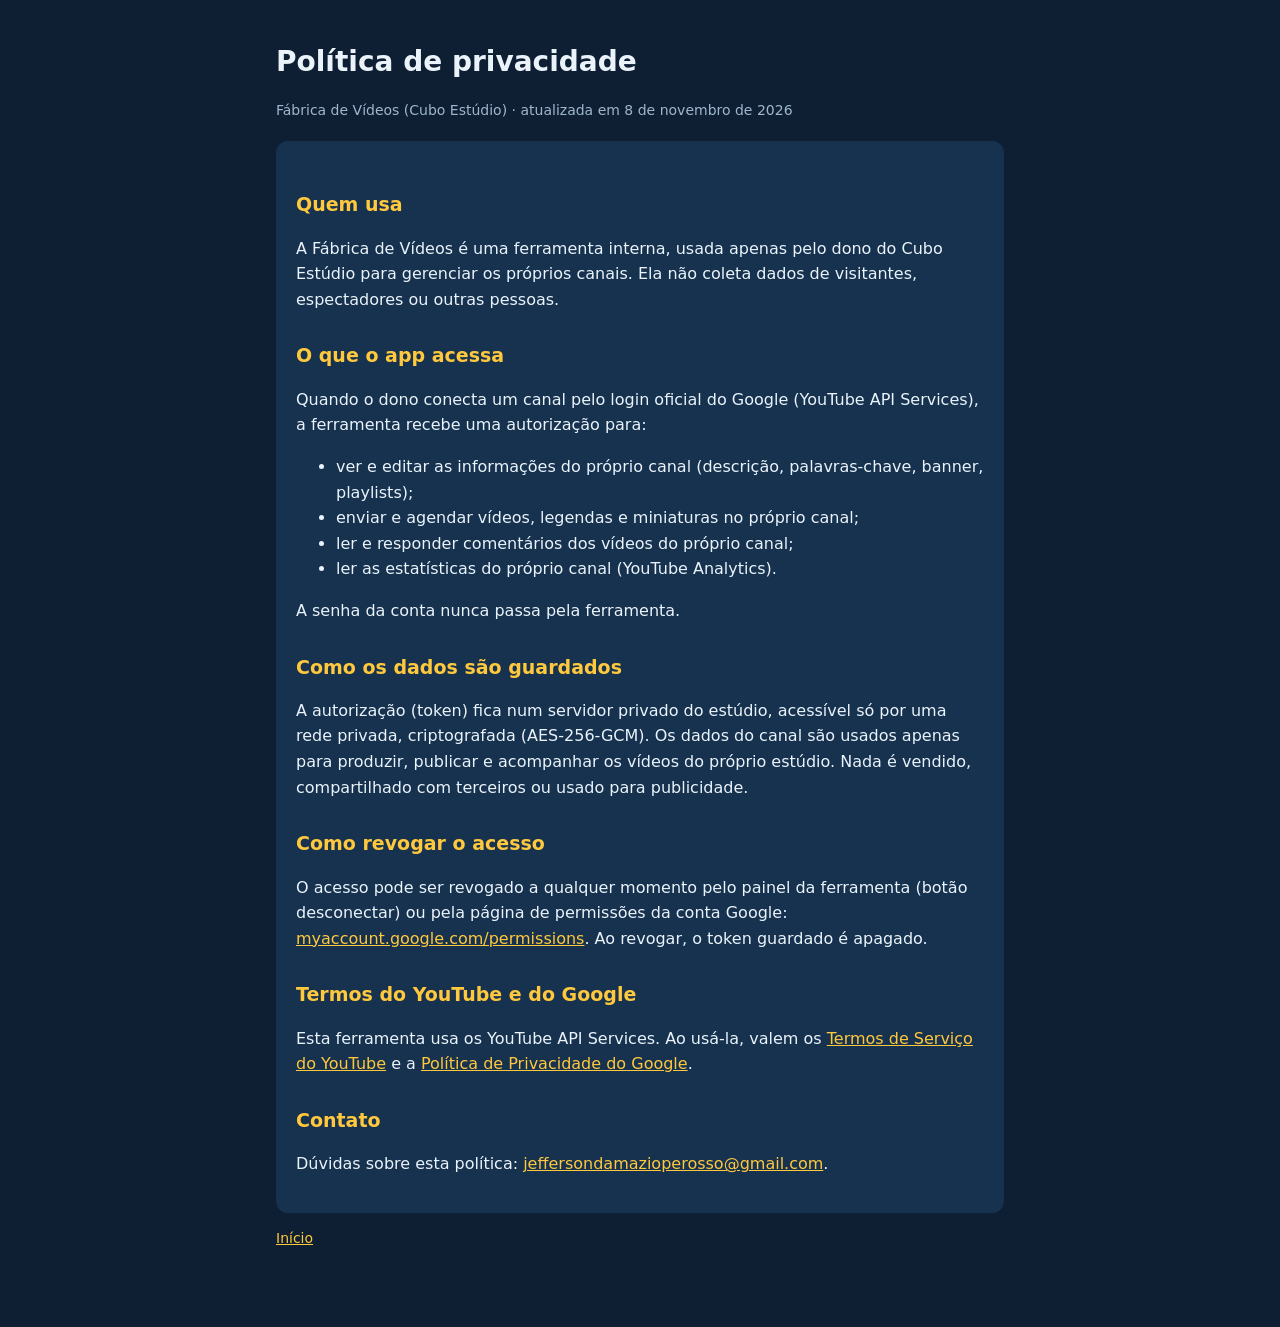
==== privacidade.html @ cf30793a "Página inicial e política de privacidade da Fábrica de Vídeos Co-Authored-By: Claude Opus 5.5 <norep" ====
<!doctype html>
<html lang="pt-BR">
<head>
<meta charset="utf-8"><meta name="viewport" content="width=device-width, initial-scale=1">
<title>Política de privacidade · Fábrica de Vídeos</title>
<link rel="stylesheet" href="estilo.css">
</head>
<body><main>
<h1>Política de privacidade</h1>
<p class="fraco">Fábrica de Vídeos (Cubo Estúdio) · atualizada em 8 de novembro de 2026</p>

<section>
<h2>Quem usa</h2>
<p>A Fábrica de Vídeos é uma ferramenta interna, usada apenas pelo dono do Cubo Estúdio para gerenciar os
próprios canais. Ela não coleta dados de visitantes, espectadores ou outras pessoas.</p>

<h2>O que o app acessa</h2>
<p>Quando o dono conecta um canal pelo login oficial do Google (YouTube API Services), a ferramenta recebe
uma autorização para:</p>
<ul>
<li>ver e editar as informações do próprio canal (descrição, palavras-chave, banner, playlists);</li>
<li>enviar e agendar vídeos, legendas e miniaturas no próprio canal;</li>
<li>ler e responder comentários dos vídeos do próprio canal;</li>
<li>ler as estatísticas do próprio canal (YouTube Analytics).</li>
</ul>
<p>A senha da conta nunca passa pela ferramenta.</p>

<h2>Como os dados são guardados</h2>
<p>A autorização (token) fica num servidor privado do estúdio, acessível só por uma rede privada,
criptografada (AES-256-GCM). Os dados do canal são usados apenas para produzir, publicar e acompanhar os
vídeos do próprio estúdio. Nada é vendido, compartilhado com terceiros ou usado para publicidade.</p>

<h2>Como revogar o acesso</h2>
<p>O acesso pode ser revogado a qualquer momento pelo painel da ferramenta (botão desconectar) ou pela
página de permissões da conta Google:
<a href="https://myaccount.google.com/permissions">myaccount.google.com/permissions</a>.
Ao revogar, o token guardado é apagado.</p>

<h2>Termos do YouTube e do Google</h2>
<p>Esta ferramenta usa os YouTube API Services. Ao usá-la, valem os
<a href="https://www.youtube.com/t/terms">Termos de Serviço do YouTube</a> e a
<a href="https://policies.google.com/privacy">Política de Privacidade do Google</a>.</p>

<h2>Contato</h2>
<p>Dúvidas sobre esta política: <a href="mailto:jeffersondamazioperosso@gmail.com">jeffersondamazioperosso@gmail.com</a>.</p>
</section>
<p class="fraco"><a href="index.html">Início</a></p>
</main></body>
</html>
---- estilo.css ----
:root { --fundo: #0E1F33; --card: #16324F; --texto: #EAF3FA; --fraco: #9FB6CC; --amarelo: #FFC83D; }
* { box-sizing: border-box; }
body { margin: 0; background: var(--fundo); color: var(--texto); font: 16px/1.6 system-ui, -apple-system, "Segoe UI", sans-serif; }
main { max-width: 760px; margin: 0 auto; padding: 40px 16px 64px; }
h1 { font-size: 28px; margin: 0 0 4px; } h2 { font-size: 19px; margin: 28px 0 8px; color: var(--amarelo); }
p, li { color: var(--texto); } .fraco { color: var(--fraco); font-size: 14px; }
a { color: var(--amarelo); } section { background: var(--card); border-radius: 12px; padding: 20px; margin-top: 20px; }
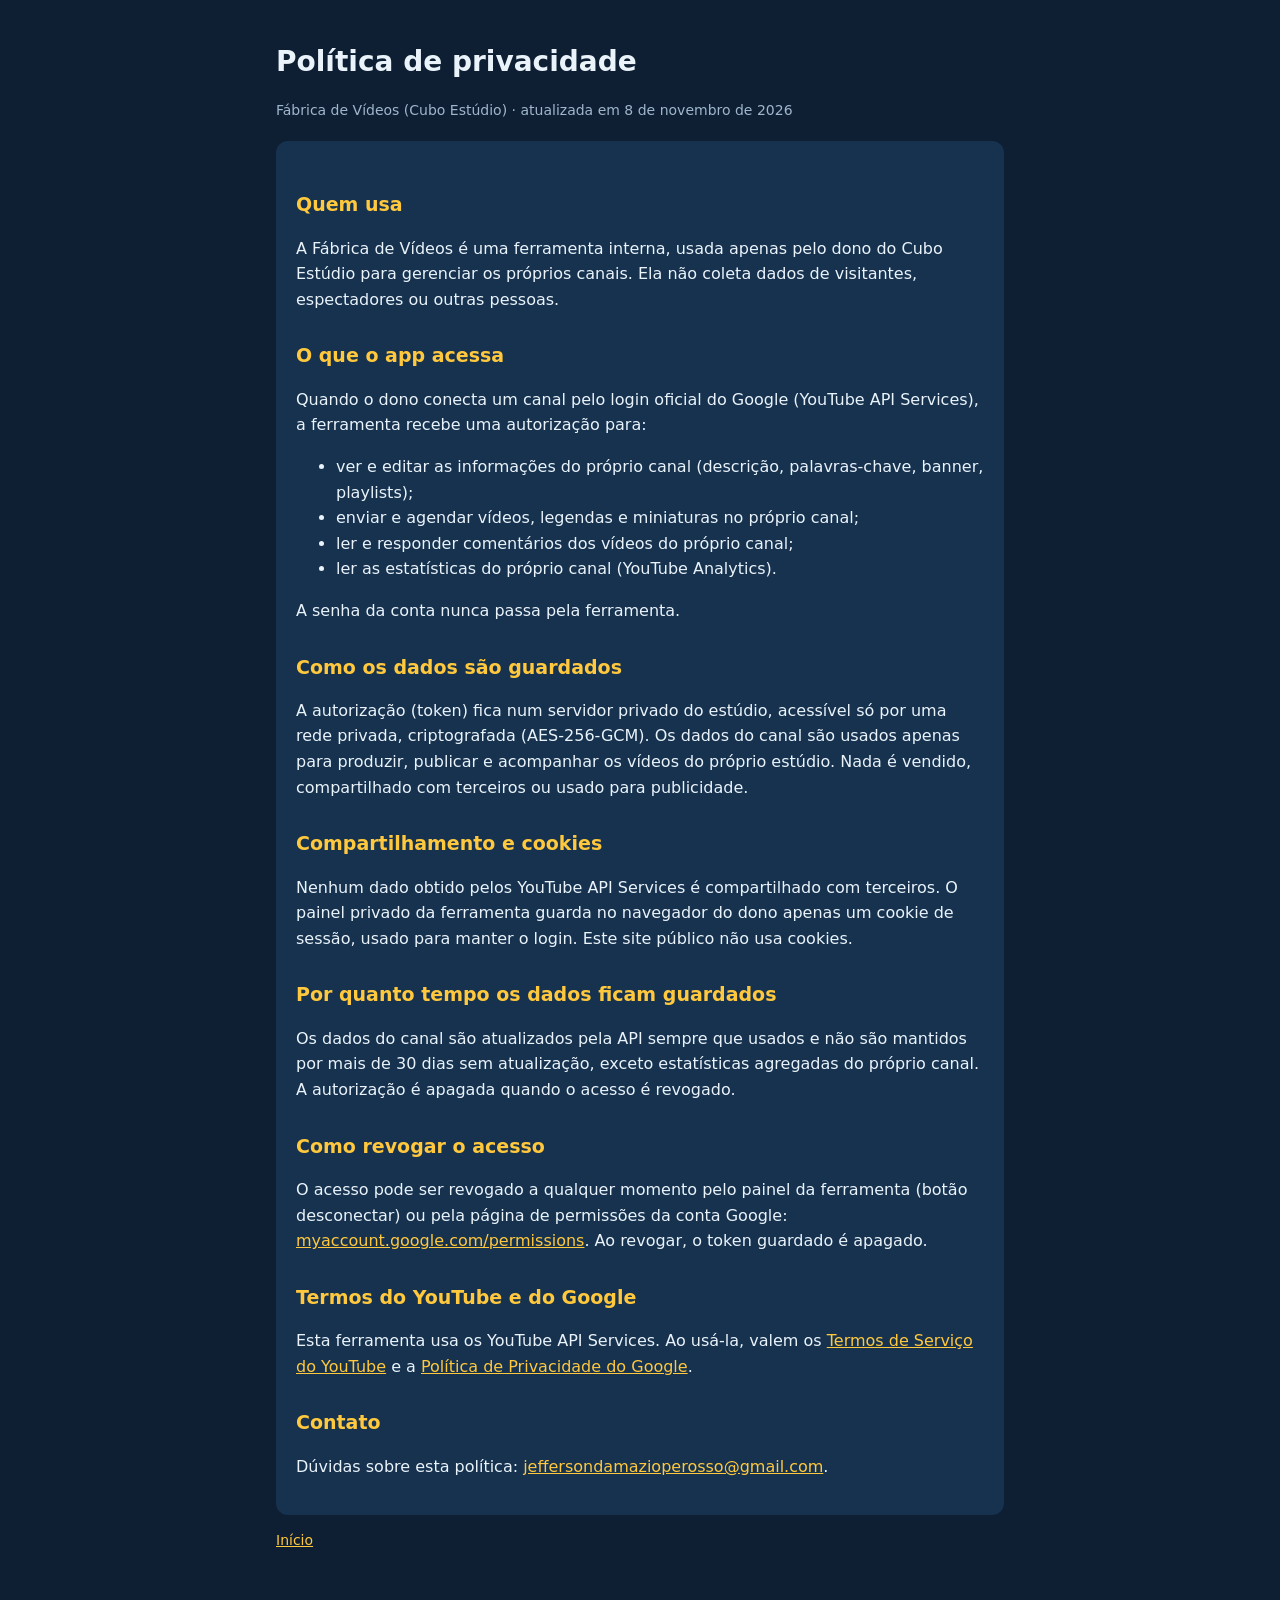
==== commit 3104382d: "Política de privacidade: compartilhamento, cookies e retenção (política dos YouTube API Services) Co" ====
--- a/privacidade.html
+++ b/privacidade.html
@@ -30,6 +30,14 @@
 criptografada (AES-256-GCM). Os dados do canal são usados apenas para produzir, publicar e acompanhar os
 vídeos do próprio estúdio. Nada é vendido, compartilhado com terceiros ou usado para publicidade.</p>
 
+<h2>Compartilhamento e cookies</h2>
+<p>Nenhum dado obtido pelos YouTube API Services é compartilhado com terceiros. O painel privado da ferramenta
+guarda no navegador do dono apenas um cookie de sessão, usado para manter o login. Este site público não usa cookies.</p>
+
+<h2>Por quanto tempo os dados ficam guardados</h2>
+<p>Os dados do canal são atualizados pela API sempre que usados e não são mantidos por mais de 30 dias sem
+atualização, exceto estatísticas agregadas do próprio canal. A autorização é apagada quando o acesso é revogado.</p>
+
 <h2>Como revogar o acesso</h2>
 <p>O acesso pode ser revogado a qualquer momento pelo painel da ferramenta (botão desconectar) ou pela
 página de permissões da conta Google:
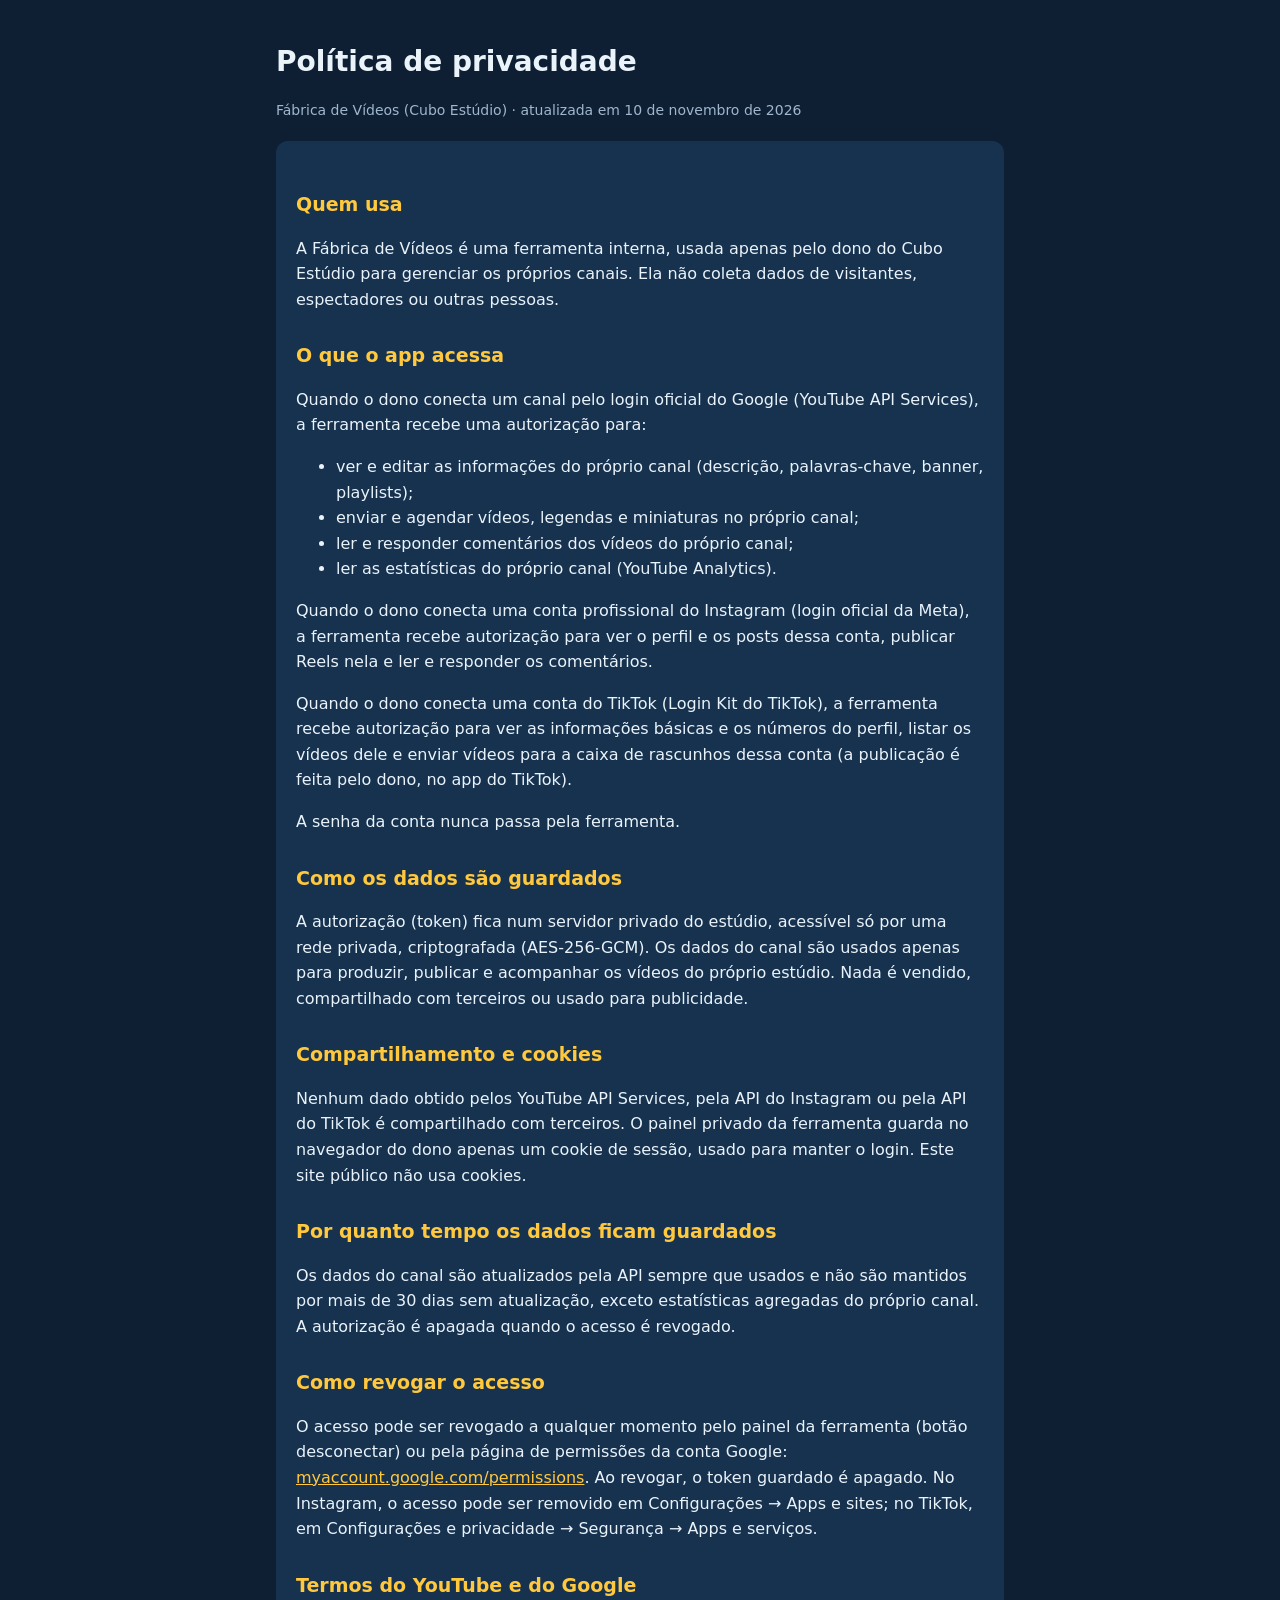
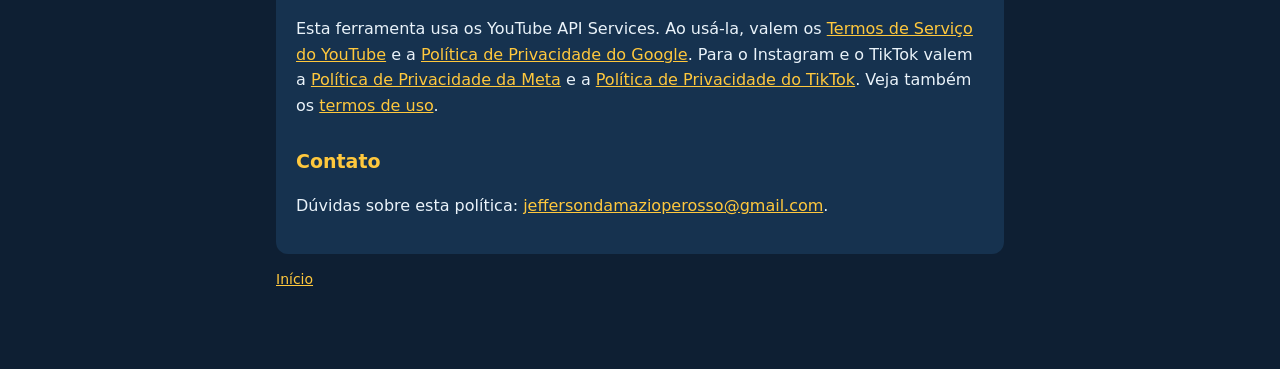
==== commit be8f7a8b: "Termos de uso e política de privacidade com Instagram e TikTok Página de termos (exigida pelo app do" ====
--- a/privacidade.html
+++ b/privacidade.html
@@ -7,7 +7,7 @@
 </head>
 <body><main>
 <h1>Política de privacidade</h1>
-<p class="fraco">Fábrica de Vídeos (Cubo Estúdio) · atualizada em 8 de novembro de 2026</p>
+<p class="fraco">Fábrica de Vídeos (Cubo Estúdio) · atualizada em 10 de novembro de 2026</p>
 
 <section>
 <h2>Quem usa</h2>
@@ -23,6 +23,11 @@
 <li>ler e responder comentários dos vídeos do próprio canal;</li>
 <li>ler as estatísticas do próprio canal (YouTube Analytics).</li>
 </ul>
+<p>Quando o dono conecta uma conta profissional do Instagram (login oficial da Meta), a ferramenta recebe
+autorização para ver o perfil e os posts dessa conta, publicar Reels nela e ler e responder os comentários.</p>
+<p>Quando o dono conecta uma conta do TikTok (Login Kit do TikTok), a ferramenta recebe autorização para ver
+as informações básicas e os números do perfil, listar os vídeos dele e enviar vídeos para a caixa de rascunhos
+dessa conta (a publicação é feita pelo dono, no app do TikTok).</p>
 <p>A senha da conta nunca passa pela ferramenta.</p>
 
 <h2>Como os dados são guardados</h2>
@@ -31,7 +36,7 @@
 vídeos do próprio estúdio. Nada é vendido, compartilhado com terceiros ou usado para publicidade.</p>
 
 <h2>Compartilhamento e cookies</h2>
-<p>Nenhum dado obtido pelos YouTube API Services é compartilhado com terceiros. O painel privado da ferramenta
+<p>Nenhum dado obtido pelos YouTube API Services, pela API do Instagram ou pela API do TikTok é compartilhado com terceiros. O painel privado da ferramenta
 guarda no navegador do dono apenas um cookie de sessão, usado para manter o login. Este site público não usa cookies.</p>
 
 <h2>Por quanto tempo os dados ficam guardados</h2>
@@ -42,12 +47,16 @@
 <p>O acesso pode ser revogado a qualquer momento pelo painel da ferramenta (botão desconectar) ou pela
 página de permissões da conta Google:
 <a href="https://myaccount.google.com/permissions">myaccount.google.com/permissions</a>.
-Ao revogar, o token guardado é apagado.</p>
+Ao revogar, o token guardado é apagado. No Instagram, o acesso pode ser removido em Configurações → Apps e sites;
+no TikTok, em Configurações e privacidade → Segurança → Apps e serviços.</p>
 
 <h2>Termos do YouTube e do Google</h2>
 <p>Esta ferramenta usa os YouTube API Services. Ao usá-la, valem os
 <a href="https://www.youtube.com/t/terms">Termos de Serviço do YouTube</a> e a
-<a href="https://policies.google.com/privacy">Política de Privacidade do Google</a>.</p>
+<a href="https://policies.google.com/privacy">Política de Privacidade do Google</a>.
+Para o Instagram e o TikTok valem a <a href="https://privacycenter.instagram.com/policy">Política de Privacidade da Meta</a>
+e a <a href="https://www.tiktok.com/legal/privacy-policy">Política de Privacidade do TikTok</a>.
+Veja também os <a href="termos.html">termos de uso</a>.</p>
 
 <h2>Contato</h2>
 <p>Dúvidas sobre esta política: <a href="mailto:jeffersondamazioperosso@gmail.com">jeffersondamazioperosso@gmail.com</a>.</p>
